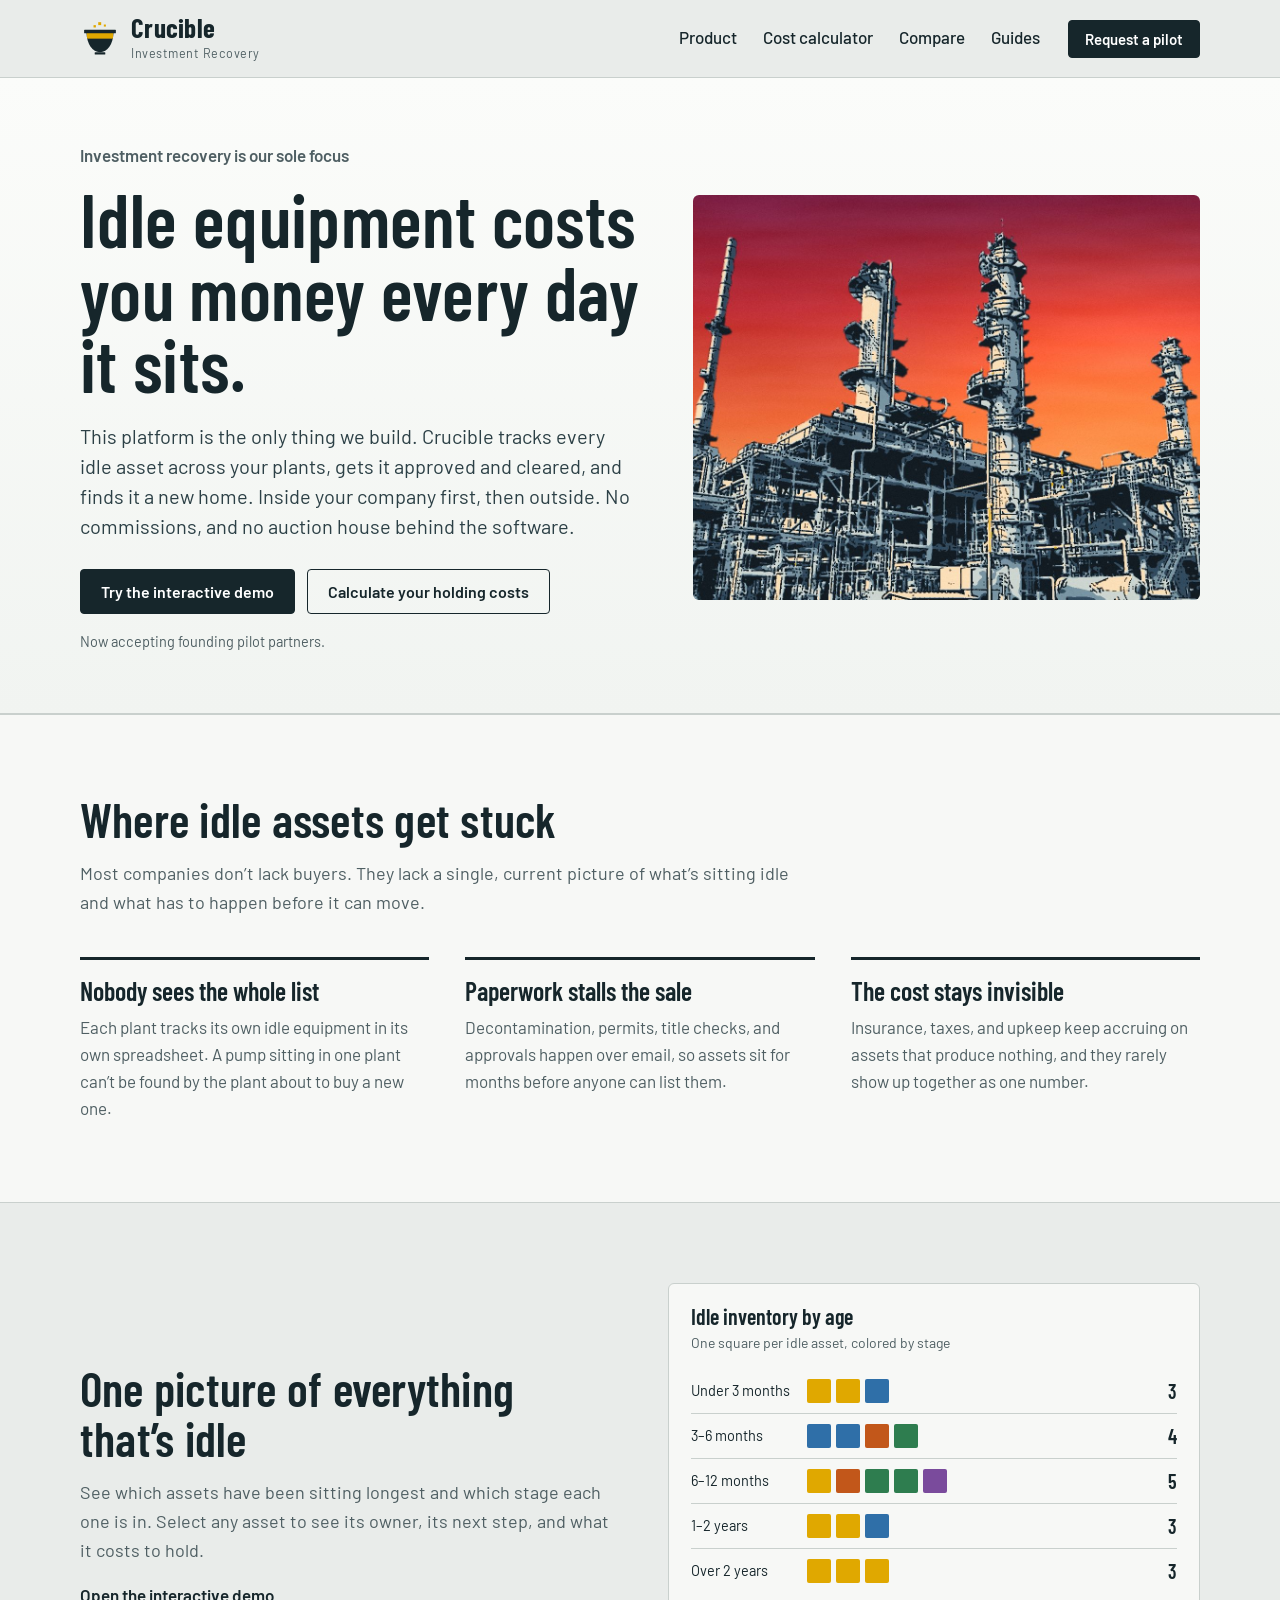
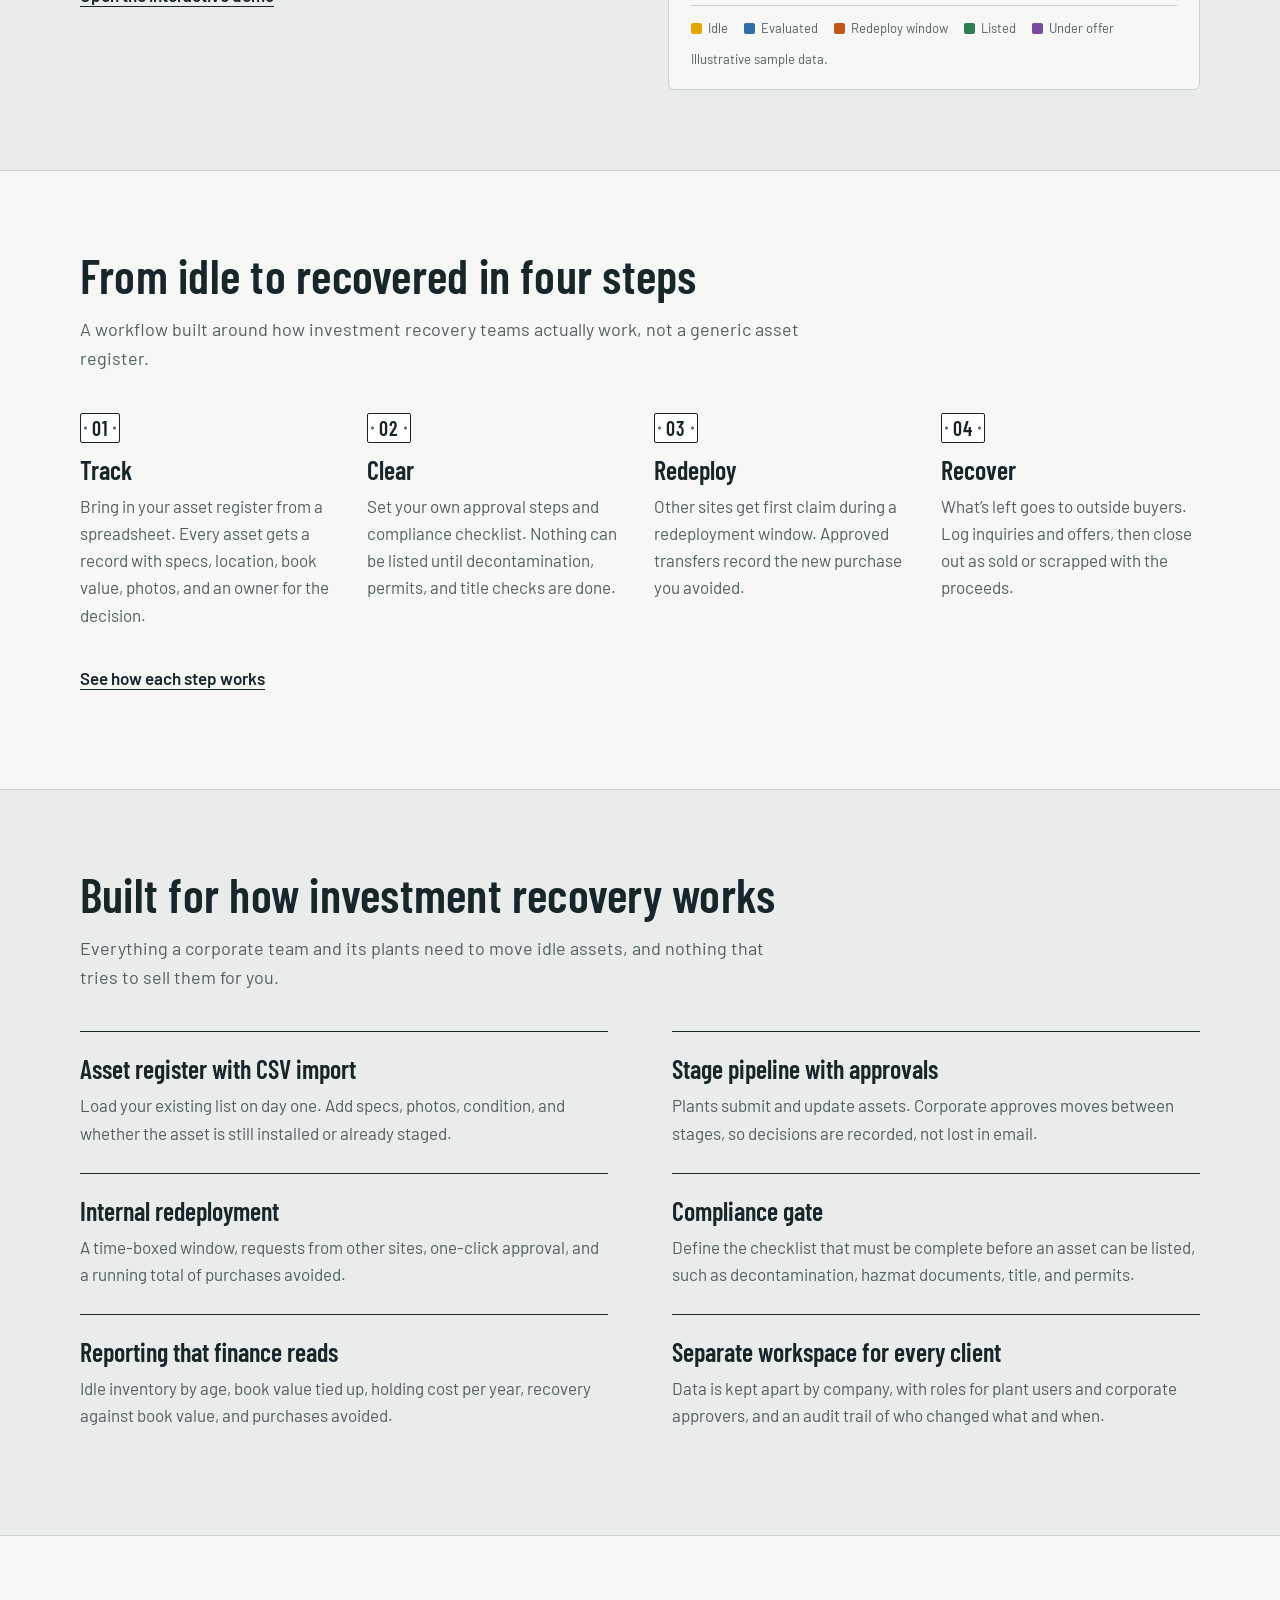
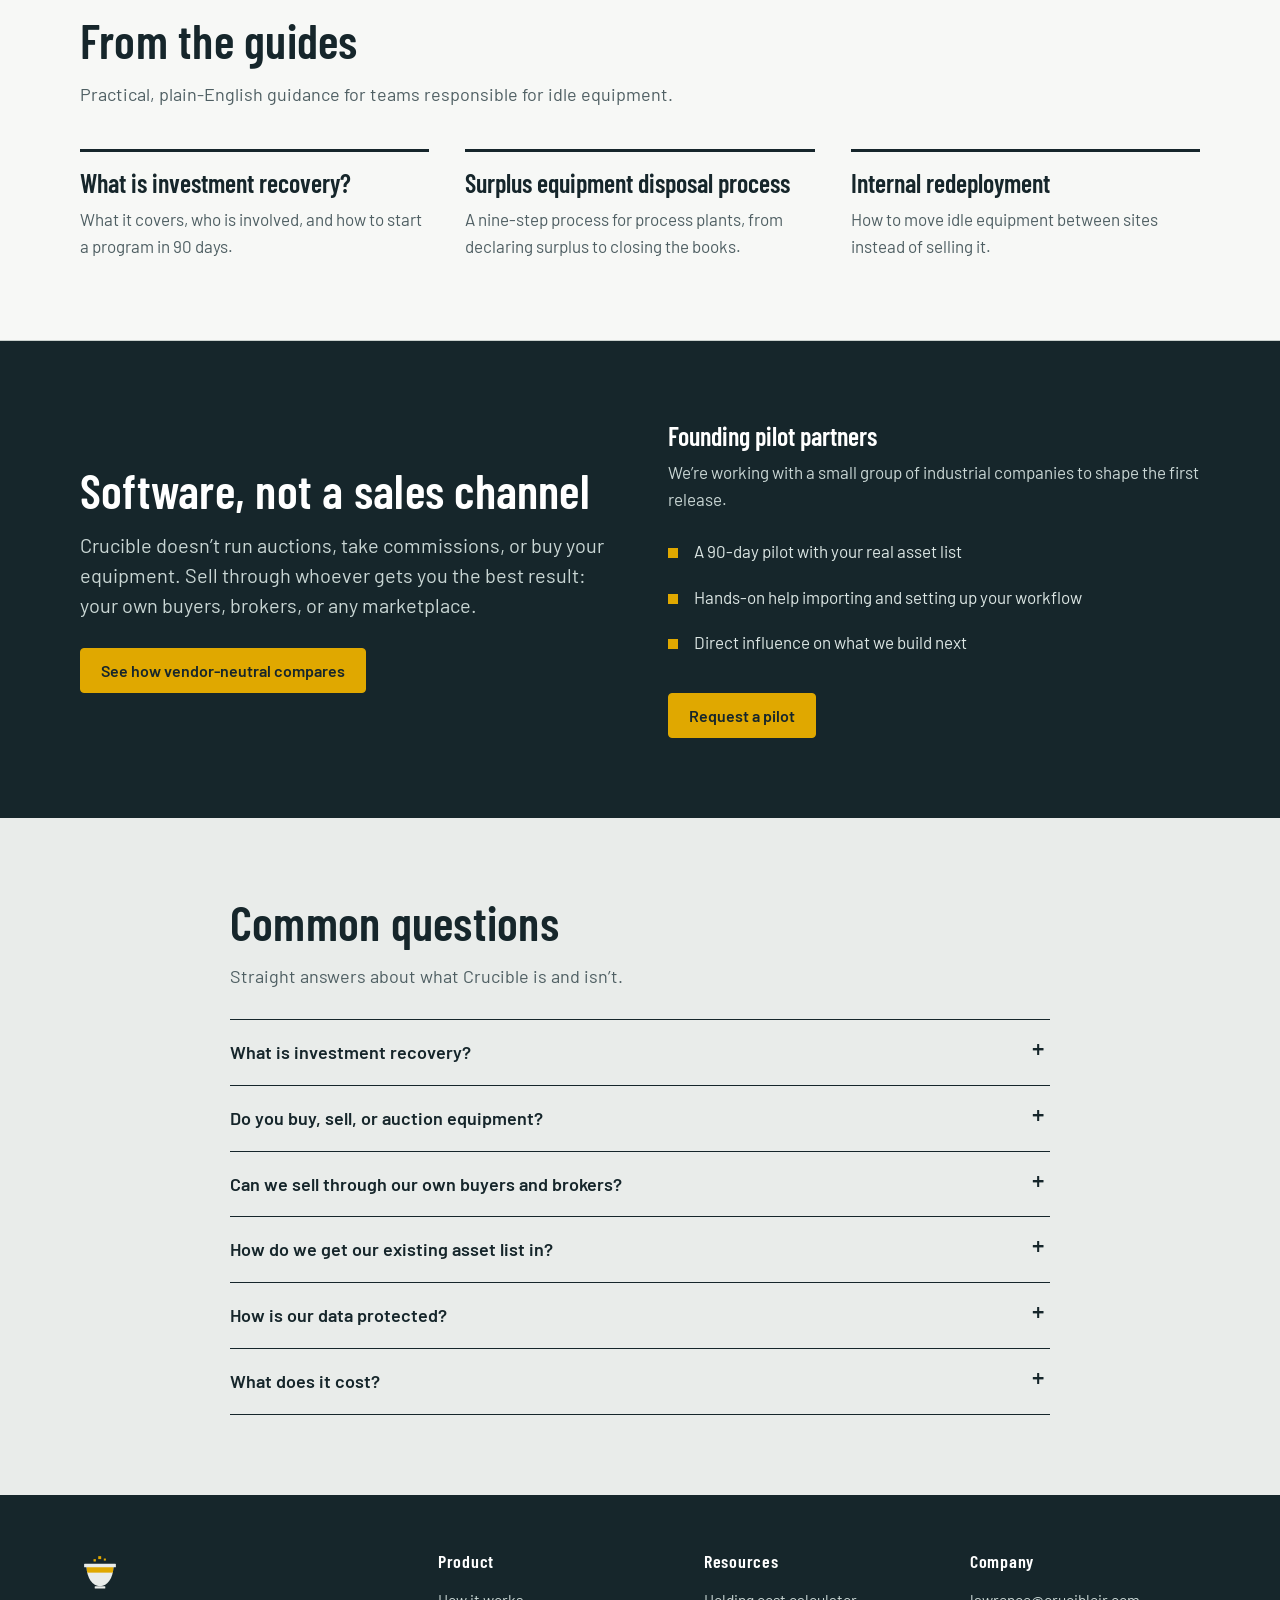
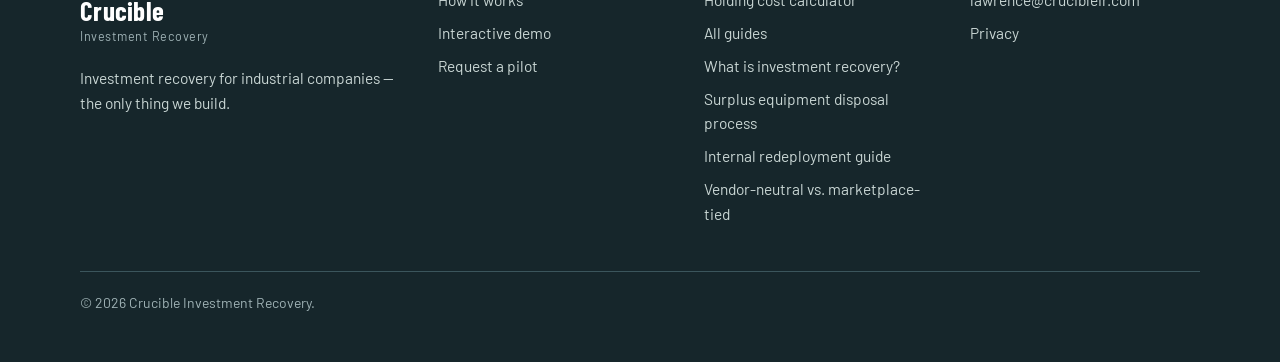
==== index.html @ 0326b514 "Add files via upload" ====
<!DOCTYPE html>
<html lang="en">
<head>
<meta charset="utf-8">
<meta name="viewport" content="width=device-width, initial-scale=1">
<title>Idle Asset Management Software | Crucible Investment Recovery</title>
<meta name="description" content="Investment recovery software for industrial companies. Track idle equipment, redeploy it between sites, and sell the rest. Try the interactive demo.">
<link rel="canonical" href="https://crucibleir.com/">
<meta name="theme-color" content="#16262B">
<meta property="og:type" content="website">
<meta property="og:site_name" content="Crucible Investment Recovery">
<meta property="og:title" content="Idle Asset Management Software | Crucible Investment Recovery">
<meta property="og:description" content="Investment recovery software for industrial companies. Track idle equipment, redeploy it between sites, and sell the rest. Try the interactive demo.">
<meta property="og:url" content="https://crucibleir.com/">
<meta property="og:image" content="https://crucibleir.com/img/og-image.png">
<meta property="og:image:alt" content="Crucible Investment Recovery: idle equipment costs money every day it sits.">
<meta name="twitter:card" content="summary_large_image">
<meta name="twitter:image" content="https://crucibleir.com/img/og-image.png">
<link rel="icon" href="favicon.svg" type="image/svg+xml">
<link rel="stylesheet" href="css/fonts.css">
<link rel="stylesheet" href="css/style.css">
<script type="application/ld+json">{"@context": "https://schema.org", "@graph": [{"@type": "Organization", "name": "Crucible Investment Recovery", "url": "https://crucibleir.com", "logo": "https://crucibleir.com/favicon.svg", "description": "Investment recovery software for industrial companies."}, {"@type": "WebSite", "name": "Crucible Investment Recovery", "url": "https://crucibleir.com"}, {"@type": "FAQPage", "mainEntity": [{"@type": "Question", "name": "What is investment recovery?", "acceptedAnswer": {"@type": "Answer", "text": "Investment recovery is the function inside an industrial company that finds the best use or sale for surplus, idle, or obsolete assets, instead of letting them sit or scrapping them by default. Some companies call it surplus asset management or asset recovery."}}, {"@type": "Question", "name": "Do you buy, sell, or auction equipment?", "acceptedAnswer": {"@type": "Answer", "text": "No. Crucible is software only. We don't run auctions, take commissions, or buy or resell equipment, so your choice of buyer is never influenced by us."}}, {"@type": "Question", "name": "Can we sell through our own buyers and brokers?", "acceptedAnswer": {"@type": "Answer", "text": "Yes. Crucible tracks the sale process, but it doesn't require you to sell through any particular channel. You can log inquiries and offers from any buyer."}}, {"@type": "Question", "name": "How do we get our existing asset list in?", "acceptedAnswer": {"@type": "Answer", "text": "Start with a CSV or Excel file. During a pilot we help you map your columns and load the list. Integrations with ERP systems such as SAP are planned, and pilot partners help decide which come first."}}, {"@type": "Question", "name": "How is our data protected?", "acceptedAnswer": {"@type": "Answer", "text": "Each client's data is kept in a separate workspace, and access is controlled by role. Your asset data is used only to run your account. It is never shared with buyers or used for any other business. Details on hosting and security are available to pilot partners on request."}}, {"@type": "Question", "name": "What does it cost?", "acceptedAnswer": {"@type": "Answer", "text": "Pricing will be a simple annual subscription per company. Pilot terms are discussed on a short call, and we'll be upfront about what a pilot includes before you commit to anything."}}]}]}</script>
</head>
<body>
<a class="skip" href="#main">Skip to content</a>
<header class="site"><div class="wrap bar">
<a class="brand" href="index.html" aria-label="Crucible Investment Recovery, home"><svg viewBox="-2 -2 68 60" aria-hidden="true" focusable="false"><defs><clipPath id="c1"><path d="M9 18C10 38 19 51 32 51C45 51 54 38 55 18Z"/></clipPath></defs><path d="M9 18C10 38 19 51 32 51C45 51 54 38 55 18Z" fill="#16262B"/><rect y="18" width="64" height="10" fill="#E0A800" clip-path="url(#c1)"/><rect x="5" y="13" width="54" height="6" rx="1" fill="#16262B"/><rect x="23" y="51" width="18" height="4" rx="1" fill="#16262B"/><rect x="21" y="5" width="4" height="4" fill="#E0A800"/><rect x="29" width="5" height="5" fill="#E0A800"/><rect x="38.5" y="4" width="3.5" height="3.5" fill="#E0A800"/></svg><span><b>Crucible</b><small>Investment Recovery</small></span></a>
<nav class="links" aria-label="Main"><a href="product.html">Product</a><a href="holding-cost-calculator.html">Cost calculator</a><a href="compare.html">Compare</a><a href="guides/index.html">Guides</a></nav>
<a class="btn primary sm hidem" href="demo-request.html">Request a pilot</a>
<details class="menu"><summary>Menu</summary><div><a href="product.html">Product</a><a href="holding-cost-calculator.html">Cost calculator</a><a href="compare.html">Compare</a><a href="guides/index.html">Guides</a><a href="demo-request.html"><b>Request a pilot</b></a></div></details>
</div></header>
<main id="main">

<section class="hero"><div class="wrap">
<div>
<p class="eyebrow">Investment recovery is our sole focus</p>
<h1>Idle equipment costs you money every day it sits.</h1>
<p class="lede">This platform is the only thing we build. Crucible tracks every idle asset across your plants, gets it approved and cleared, and finds it a new home. Inside your company first, then outside. No commissions, and no auction house behind the software.</p>
<div class="ctas"><a class="btn primary" href="demo/index.html">Try the interactive demo</a><a class="btn" href="holding-cost-calculator.html">Calculate your holding costs</a></div>
<p class="small">Now accepting founding pilot partners.</p>
</div>
<figure class="herofig"><img class="photo" src="img/plant-photo.jpg" alt="Poster-style artwork of a chemical plant, with four tall columns and a maze of platforms and piping against a red and orange sky" width="1400" height="856" decoding="async"></figure>
</div></section>

<section class="sec alt"><div class="wrap">
<h2>Where idle assets get stuck</h2>
<p class="sub">Most companies don&rsquo;t lack buyers. They lack a single, current picture of what&rsquo;s sitting idle and what has to happen before it can move.</p>
<div class="three">
<div><h3>Nobody sees the whole list</h3><p>Each plant tracks its own idle equipment in its own spreadsheet. A pump sitting in one plant can&rsquo;t be found by the plant about to buy a new one.</p></div>
<div><h3>Paperwork stalls the sale</h3><p>Decontamination, permits, title checks, and approvals happen over email, so assets sit for months before anyone can list them.</p></div>
<div><h3>The cost stays invisible</h3><p>Insurance, taxes, and upkeep keep accruing on assets that produce nothing, and they rarely show up together as one number.</p></div>
</div></div></section>

<section class="sec"><div class="wrap split">
<div><h2>One picture of everything that&rsquo;s idle</h2>
<p class="sub" style="margin-bottom:18px">See which assets have been sitting longest and which stage each one is in. Select any asset to see its owner, its next step, and what it costs to hold.</p>
<p style="margin:0"><a class="link" href="demo/index.html">Open the interactive demo</a></p></div>
<figure class="figure" aria-label="Sample chart of idle assets by age"><p class="ft">Idle inventory by age</p><p class="fs">One square per idle asset, colored by stage</p><div class="arow"><span>Under 3 months</span><div class="sqs"><span class="sq st-idle"></span><span class="sq st-idle"></span><span class="sq st-evaluated"></span></div><b>3</b></div><div class="arow"><span>3–6 months</span><div class="sqs"><span class="sq st-evaluated"></span><span class="sq st-evaluated"></span><span class="sq st-redeploy"></span><span class="sq st-listed"></span></div><b>4</b></div><div class="arow"><span>6–12 months</span><div class="sqs"><span class="sq st-idle"></span><span class="sq st-redeploy"></span><span class="sq st-listed"></span><span class="sq st-listed"></span><span class="sq st-offer"></span></div><b>5</b></div><div class="arow"><span>1–2 years</span><div class="sqs"><span class="sq st-idle"></span><span class="sq st-idle"></span><span class="sq st-evaluated"></span></div><b>3</b></div><div class="arow"><span>Over 2 years</span><div class="sqs"><span class="sq st-idle"></span><span class="sq st-idle"></span><span class="sq st-idle"></span></div><b>3</b></div><div class="legend"><span class="st-idle"><i></i>Idle</span><span class="st-evaluated"><i></i>Evaluated</span><span class="st-redeploy"><i></i>Redeploy window</span><span class="st-listed"><i></i>Listed</span><span class="st-offer"><i></i>Under offer</span></div><figcaption>Illustrative sample data.</figcaption></figure>
</div></section>

<section class="sec alt"><div class="wrap">
<h2>From idle to recovered in four steps</h2>
<p class="sub">A workflow built around how investment recovery teams actually work, not a generic asset register.</p>
<div class="four">
<div><span class="plate">01</span><h3>Track</h3><p>Bring in your asset register from a spreadsheet. Every asset gets a record with specs, location, book value, photos, and an owner for the decision.</p></div>
<div><span class="plate">02</span><h3>Clear</h3><p>Set your own approval steps and compliance checklist. Nothing can be listed until decontamination, permits, and title checks are done.</p></div>
<div><span class="plate">03</span><h3>Redeploy</h3><p>Other sites get first claim during a redeployment window. Approved transfers record the new purchase you avoided.</p></div>
<div><span class="plate">04</span><h3>Recover</h3><p>What&rsquo;s left goes to outside buyers. Log inquiries and offers, then close out as sold or scrapped with the proceeds.</p></div>
</div>
<p style="margin-top:36px"><a class="link" href="product.html">See how each step works</a></p>
</div></section>

<section class="sec"><div class="wrap">
<h2>Built for how investment recovery works</h2>
<p class="sub">Everything a corporate team and its plants need to move idle assets, and nothing that tries to sell them for you.</p>
<div class="feats">
<div class="feat"><h3>Asset register with CSV import</h3><p>Load your existing list on day one. Add specs, photos, condition, and whether the asset is still installed or already staged.</p></div>
<div class="feat"><h3>Stage pipeline with approvals</h3><p>Plants submit and update assets. Corporate approves moves between stages, so decisions are recorded, not lost in email.</p></div>
<div class="feat"><h3>Internal redeployment</h3><p>A time-boxed window, requests from other sites, one-click approval, and a running total of purchases avoided.</p></div>
<div class="feat"><h3>Compliance gate</h3><p>Define the checklist that must be complete before an asset can be listed, such as decontamination, hazmat documents, title, and permits.</p></div>
<div class="feat"><h3>Reporting that finance reads</h3><p>Idle inventory by age, book value tied up, holding cost per year, recovery against book value, and purchases avoided.</p></div>
<div class="feat"><h3>Separate workspace for every client</h3><p>Data is kept apart by company, with roles for plant users and corporate approvers, and an audit trail of who changed what and when.</p></div>
</div></div></section>

<section class="sec alt"><div class="wrap">
<h2>From the guides</h2>
<p class="sub">Practical, plain-English guidance for teams responsible for idle equipment.</p>
<div class="three">
<div><h3><a href="guides/what-is-investment-recovery.html">What is investment recovery?</a></h3><p>What it covers, who is involved, and how to start a program in 90 days.</p></div>
<div><h3><a href="guides/surplus-equipment-disposal-process.html">Surplus equipment disposal process</a></h3><p>A nine-step process for process plants, from declaring surplus to closing the books.</p></div>
<div><h3><a href="guides/internal-redeployment.html">Internal redeployment</a></h3><p>How to move idle equipment between sites instead of selling it.</p></div>
</div></div></section>

<section class="sec dark"><div class="wrap split">
<div><h2>Software, not a sales channel</h2>
<p class="lede">Crucible doesn&rsquo;t run auctions, take commissions, or buy your equipment. Sell through whoever gets you the best result: your own buyers, brokers, or any marketplace.</p>
<a class="btn yel" href="compare.html">See how vendor-neutral compares</a></div>
<div class="pilot"><h3 style="color:#fff">Founding pilot partners</h3>
<p style="color:#C9D6D4;margin:0 0 16px">We&rsquo;re working with a small group of industrial companies to shape the first release.</p>
<ul><li>A 90-day pilot with your real asset list</li><li>Hands-on help importing and setting up your workflow</li><li>Direct influence on what we build next</li></ul>
<a class="btn yel" href="demo-request.html">Request a pilot</a></div>
</div></section>

<section class="sec"><div class="wrap" style="max-width:820px">
<h2>Common questions</h2>
<p class="sub" style="margin-bottom:28px">Straight answers about what Crucible is and isn&rsquo;t.</p>
<details class="faq"><summary>What is investment recovery?</summary><p>Investment recovery is the function inside an industrial company that finds the best use or sale for surplus, idle, or obsolete assets, instead of letting them sit or scrapping them by default. Some companies call it surplus asset management or asset recovery.</p></details><details class="faq"><summary>Do you buy, sell, or auction equipment?</summary><p>No. Crucible is software only. We don&rsquo;t run auctions, take commissions, or buy or resell equipment, so your choice of buyer is never influenced by us.</p></details><details class="faq"><summary>Can we sell through our own buyers and brokers?</summary><p>Yes. Crucible tracks the sale process, but it doesn&rsquo;t require you to sell through any particular channel. You can log inquiries and offers from any buyer.</p></details><details class="faq"><summary>How do we get our existing asset list in?</summary><p>Start with a CSV or Excel file. During a pilot we help you map your columns and load the list. Integrations with ERP systems such as SAP are planned, and pilot partners help decide which come first.</p></details><details class="faq"><summary>How is our data protected?</summary><p>Each client&rsquo;s data is kept in a separate workspace, and access is controlled by role. Your asset data is used only to run your account. It is never shared with buyers or used for any other business. Details on hosting and security are available to pilot partners on request.</p></details><details class="faq"><summary>What does it cost?</summary><p>Pricing will be a simple annual subscription per company. Pilot terms are discussed on a short call, and we&rsquo;ll be upfront about what a pilot includes before you commit to anything.</p></details>
</div></section>

</main>
<footer class="site"><div class="wrap">
<div class="cols">
<div><a class="brand" href="index.html" aria-label="Crucible Investment Recovery, home"><svg viewBox="-2 -2 68 60" aria-hidden="true" focusable="false"><defs><clipPath id="c2"><path d="M9 18C10 38 19 51 32 51C45 51 54 38 55 18Z"/></clipPath></defs><path d="M9 18C10 38 19 51 32 51C45 51 54 38 55 18Z" fill="#E9ECEA"/><rect y="18" width="64" height="10" fill="#E0A800" clip-path="url(#c2)"/><rect x="5" y="13" width="54" height="6" rx="1" fill="#E9ECEA"/><rect x="23" y="51" width="18" height="4" rx="1" fill="#E9ECEA"/><rect x="21" y="5" width="4" height="4" fill="#E0A800"/><rect x="29" width="5" height="5" fill="#E0A800"/><rect x="38.5" y="4" width="3.5" height="3.5" fill="#E0A800"/></svg><span><b>Crucible</b><small>Investment Recovery</small></span></a><p style="max-width:26em;margin:16px 0 0">Investment recovery for industrial companies &mdash; the only thing we build.</p></div>
<div><h3>Product</h3><a href="product.html">How it works</a><a href="demo/index.html">Interactive demo</a><a href="demo-request.html">Request a pilot</a></div>
<div><h3>Resources</h3><a href="holding-cost-calculator.html">Holding cost calculator</a><a href="guides/index.html">All guides</a><a href="guides/what-is-investment-recovery.html">What is investment recovery?</a><a href="guides/surplus-equipment-disposal-process.html">Surplus equipment disposal process</a><a href="guides/internal-redeployment.html">Internal redeployment guide</a><a href="compare.html">Vendor-neutral vs. marketplace-tied</a></div>
<div><h3>Company</h3><a href="mailto:lawrence@crucibleir.com">lawrence@crucibleir.com</a><a href="privacy.html">Privacy</a></div>
</div>
<p class="fine">&copy; 2026 Crucible Investment Recovery.</p>
</div></footer>
<script src="js/site.js" defer></script>
</body>
</html>
---- css/fonts.css ----
@font-face{font-family:'Barlow';font-style:normal;font-weight:400;font-display:swap;src:url(../fonts/barlow-latin-400-normal.woff2) format('woff2')}
@font-face{font-family:'Barlow';font-style:normal;font-weight:500;font-display:swap;src:url(../fonts/barlow-latin-500-normal.woff2) format('woff2')}
@font-face{font-family:'Barlow';font-style:normal;font-weight:600;font-display:swap;src:url(../fonts/barlow-latin-600-normal.woff2) format('woff2')}
@font-face{font-family:'Barlow Condensed';font-style:normal;font-weight:500;font-display:swap;src:url(../fonts/barlow-condensed-latin-500-normal.woff2) format('woff2')}
@font-face{font-family:'Barlow Condensed';font-style:normal;font-weight:600;font-display:swap;src:url(../fonts/barlow-condensed-latin-600-normal.woff2) format('woff2')}
@font-face{font-family:'Barlow Condensed';font-style:normal;font-weight:700;font-display:swap;src:url(../fonts/barlow-condensed-latin-700-normal.woff2) format('woff2')}
---- css/style.css ----
:root{
  --ink:#16262B; --steel:#1D3036; --paper:#E9ECEA; --panel:#F7F8F6; --line:#C9D0CD; --muted:#4F5F63;
  --idle:#E0A800; --evaluated:#2F6FA8; --redeploy:#C2571A; --listed:#2E7D4F; --offer:#7A4B9C; --closed:#6B7477; --alert:#B3382C;
  --display:'Barlow Condensed','Arial Narrow',system-ui,sans-serif;
  --body:'Barlow',system-ui,-apple-system,'Segoe UI',sans-serif;
}
*{box-sizing:border-box}
html{scroll-behavior:smooth}
body{margin:0;font:17px/1.6 var(--body);color:var(--ink);background:var(--paper);-webkit-font-smoothing:antialiased}
img,svg{max-width:100%}
a{color:inherit}
button,input,select,textarea{font:inherit;color:inherit}
:focus-visible{outline:3px solid var(--evaluated);outline-offset:2px}
.skip{position:absolute;left:-999px;top:8px;background:var(--ink);color:#fff;padding:8px 14px;z-index:100;border-radius:4px}
.skip:focus{left:8px}
.wrap{width:min(1120px,100% - 48px);margin:0 auto}
.st-idle{--c:var(--idle)}.st-evaluated{--c:var(--evaluated)}.st-redeploy{--c:var(--redeploy)}.st-listed{--c:var(--listed)}.st-offer{--c:var(--offer)}.st-closed{--c:var(--closed)}

/* header */
header.site{background:var(--paper);border-bottom:1px solid var(--line);position:relative;z-index:10}
.bar{display:flex;align-items:center;gap:28px;padding:14px 0}
.brand{display:flex;align-items:center;gap:11px;text-decoration:none}
.brand svg{width:40px;height:auto;flex:none}
.brand b{display:block;font:700 27px/1 var(--display);letter-spacing:.01em}
.brand small{display:block;font-size:12.5px;color:var(--muted);letter-spacing:.04em;margin-top:2px}
.links{display:flex;gap:26px;margin-left:auto}
.links a{text-decoration:none;font-weight:500;padding:6px 0;border-bottom:2px solid transparent}
.links a:hover,.links a[aria-current]{border-bottom-color:var(--idle)}
.menu{display:none;margin-left:auto}
.menu summary{list-style:none;cursor:pointer;font-weight:600;border:1.5px solid var(--ink);padding:7px 14px;border-radius:4px}
.menu summary::-webkit-details-marker{display:none}
.menu div{position:absolute;right:24px;top:calc(100% - 6px);background:var(--panel);border:1px solid var(--line);border-radius:6px;padding:8px;display:grid;min-width:220px;box-shadow:0 12px 28px rgba(0,0,0,.14)}
.menu div a{padding:11px 12px;text-decoration:none;font-weight:500}
.menu div a:hover{background:#E4E9E6}

/* buttons */
.btn{display:inline-block;padding:12px 20px;border:1.5px solid var(--ink);border-radius:4px;font-weight:600;text-decoration:none;background:transparent;cursor:pointer;font-size:16px;line-height:1.2}
.btn:hover{background:#DCE2DF}
.btn.primary{background:var(--ink);color:#fff}
.btn.primary:hover{background:#0C1A1E}
.btn.yel{background:var(--idle);border-color:var(--idle);color:var(--ink)}
.btn.yel:hover{background:#F0B800;border-color:#F0B800}
.btn.ghost{border-color:#9FB2B5;color:#fff}
.btn.ghost:hover{background:rgba(255,255,255,.1)}
.btn.sm{padding:9px 16px;font-size:15px}
.dark :focus-visible{outline-color:var(--idle)}

/* type */
h1{font:600 clamp(42px,6.4vw,74px)/.98 var(--display);letter-spacing:.005em;margin:0 0 20px}
h2{font:600 clamp(32px,4.2vw,48px)/1.04 var(--display);letter-spacing:.005em;margin:0 0 14px}
h3{font:600 26px/1.15 var(--display);margin:0 0 8px}
.eyebrow{font-weight:600;color:var(--muted);margin:0 0 14px}
.lede{font-size:20px;line-height:1.5;color:#2C4046;margin:0 0 28px;max-width:34em}
.sub{max-width:40em;color:var(--muted);font-size:18px;margin:0 0 40px}
.dark .sub,.dark .lede{color:#C9D6D4}
.muted{color:var(--muted)}
.small{font-size:14.5px;color:var(--muted)}

/* sections */
.sec{padding:80px 0}
.sec.alt{background:var(--panel);border-block:1px solid var(--line)}
.sec.dark{background:var(--ink);color:#fff}
.hero{padding:64px 0 60px;background:linear-gradient(180deg,#FBFCFA 0%,#F1F4F1 100%);border-bottom:1px solid var(--line)}
.hero .wrap{display:grid;grid-template-columns:1.05fr .95fr;gap:52px;align-items:center}
.ctas{display:flex;gap:12px;flex-wrap:wrap}
.hero .small{margin:16px 0 0}

/* unit chart */
.figure{margin:0;background:var(--panel);border:1px solid var(--line);border-radius:6px;padding:20px 22px}
.figure h2,.figure .ft{font:600 22px/1.1 var(--display);margin:0 0 4px}
.figure .fs{margin:0 0 14px;font-size:14px;color:var(--muted)}
.arow{display:grid;grid-template-columns:104px 1fr 28px;gap:12px;align-items:center;padding:10px 0;border-top:1px solid var(--line);font-size:14.5px}
.arow:first-of-type{border-top:0}
.arow b{font:600 20px/1 var(--display);text-align:right}
.sqs{display:flex;flex-wrap:wrap;gap:5px}
.sq{width:24px;height:24px;border-radius:2px;background:var(--c)}
.legend{display:flex;gap:6px 16px;flex-wrap:wrap;margin-top:12px;padding-top:12px;border-top:1px solid var(--line);font-size:13px;color:var(--muted)}
.legend i{display:inline-block;width:11px;height:11px;border-radius:2px;background:var(--c);margin-right:6px;vertical-align:-1px}
.figure figcaption{margin-top:10px;font-size:13px;color:var(--muted)}

/* grids */
.three{display:grid;grid-template-columns:repeat(3,1fr);gap:36px}
.three>div{border-top:3px solid var(--ink);padding-top:16px}
.three p{margin:0;color:var(--muted)}
.three h3 a{text-decoration:none}
.three h3 a:hover{text-decoration:underline}
.four{display:grid;grid-template-columns:repeat(4,1fr);gap:28px}
.plate{position:relative;display:inline-flex;align-items:center;font:600 15px/1.2 var(--display);letter-spacing:.05em;padding:2px 11px;border:1.5px solid var(--ink);border-radius:2px;background:#fff;white-space:nowrap;color:var(--ink)}
.plate::before,.plate::after{content:'';position:absolute;top:50%;width:3px;height:3px;border-radius:50%;background:var(--muted);transform:translateY(-50%)}
.plate::before{left:3px}.plate::after{right:3px}
.four .plate{font-size:20px;margin-bottom:12px}
.four p{margin:0;color:var(--muted)}
.feats{display:grid;grid-template-columns:repeat(2,1fr);gap:0 64px}
.feat{padding:22px 0 26px;border-top:1.5px solid var(--ink)}
.feat p{margin:0;color:var(--muted)}
.split{display:grid;grid-template-columns:1fr 1fr;gap:56px;align-items:center}
.split.rev>:first-child{order:2}
.pilot ul{margin:0 0 28px;padding:0;list-style:none}
.pilot li{padding:9px 0 9px 26px;position:relative;color:#DCE6E4}
.pilot li::before{content:'';position:absolute;left:0;top:19px;width:10px;height:10px;background:var(--idle)}
.link{font-weight:600;text-underline-offset:4px}

/* faq */
.faq{border-top:1.5px solid var(--ink)}
.faq:last-of-type{border-bottom:1.5px solid var(--ink)}
.faq summary{cursor:pointer;list-style:none;padding:18px 40px 18px 0;font-weight:600;font-size:18px;position:relative}
.faq summary::-webkit-details-marker{display:none}
.faq summary::after{content:'+';position:absolute;right:6px;top:14px;font:500 28px/1 var(--display)}
.faq[open] summary::after{content:'−'}
.faq p{margin:0 0 20px;max-width:46em;color:var(--muted)}

/* mocks */
.mock{background:var(--panel);border:1px solid var(--line);border-radius:6px;padding:20px;font-size:15px}
.mock .mh{display:flex;justify-content:space-between;align-items:center;gap:10px;margin-bottom:12px}
.mock h4{font:600 20px/1.2 var(--display);margin:0 0 2px}
.mock .mm{color:var(--muted);font-size:13.5px}
ol.mstep{list-style:none;display:grid;grid-template-columns:repeat(6,1fr);gap:4px;margin:14px 0 0;padding:0}
ol.mstep li{border-top:5px solid #D3D9D6;padding-top:6px;font-size:11.5px;line-height:1.25;color:var(--muted)}
ol.mstep li.done{border-top-color:var(--ink)}
ol.mstep li.now{border-top-color:var(--c);color:var(--ink);font-weight:600}
.mnote{padding:10px 12px;border-left:4px solid;border-radius:0 4px 4px 0;font-size:14px;margin:0 0 10px}
.mnote.warn{border-color:var(--alert);background:#F5E3E0}
.mnote.ok{border-color:var(--listed);background:#E0EEE5}
.mchk{display:flex;gap:10px;align-items:center;padding:10px 2px;border-bottom:1px solid var(--line)}
.mchk:last-child{border-bottom:0}
.box{width:18px;height:18px;border:1.5px solid var(--ink);border-radius:3px;flex:none;background:#fff;display:grid;place-items:center;font-size:13px;line-height:1}
.box.on{background:var(--ink);color:#fff}
.req{border:1px solid var(--line);border-radius:4px;background:#fff;padding:13px 15px}
.req .rh{display:flex;justify-content:space-between;font-weight:600}
.req .pend{color:var(--redeploy)}
.req .rm{color:var(--muted);font-size:13.5px;margin:3px 0 8px}
.mbtn{display:inline-block;padding:6px 12px;border:1.5px solid var(--ink);border-radius:4px;font-weight:600;font-size:13px;margin-right:8px}
.mbtn.p{background:var(--ink);color:#fff}
.mstats{display:grid;grid-template-columns:repeat(2,1fr);gap:1px;background:var(--line);border:1px solid var(--line);border-radius:4px;overflow:hidden}
.mstats>div{background:#fff;padding:12px 14px}
.mstats b{display:block;font:600 32px/1.05 var(--display)}
.mstats span{font-size:13px;color:var(--muted)}
.pill{display:inline-flex;align-items:center;gap:7px;font-weight:600;font-size:13.5px;white-space:nowrap}
.pill::before{content:'';width:10px;height:10px;border-radius:50%;background:var(--c)}

/* tables */
.tw{overflow-x:auto;border:1px solid var(--line);border-radius:6px;background:var(--panel)}
table{width:100%;border-collapse:collapse;min-width:620px}
th{text-align:left;font-weight:600;padding:14px 18px;border-bottom:1.5px solid var(--ink);vertical-align:bottom}
td{padding:14px 18px;border-bottom:1px solid var(--line);vertical-align:top}
tr:last-child td{border-bottom:0}
td:first-child{font-weight:600;width:22%}
.tw.num td:not(:first-child),.tw.num th:not(:first-child){text-align:right}

/* article */
.article{max-width:720px}
.article h1{font-size:clamp(38px,5.4vw,58px)}
.article h2{font-size:clamp(28px,3.4vw,36px);margin:52px 0 12px}
.article p,.article li{font-size:18px;line-height:1.7}
.article ul,.article ol{padding-left:22px}
.article li{margin:6px 0}
.article .meta{color:var(--muted);font-size:15px;margin:0 0 32px}
.callout{border-left:6px solid var(--idle);background:var(--panel);padding:18px 22px;margin:28px 0;border-radius:0 6px 6px 0}
.callout p{margin:0}
.crumbs{font-size:14.5px;color:var(--muted);margin:0 0 22px}
.cta-box{background:var(--ink);color:#fff;border-radius:6px;padding:28px 30px;margin:52px 0 0;border-left:8px solid var(--idle)}
.cta-box h2{color:#fff;margin:0 0 8px;font-size:32px}
.cta-box p{color:#C9D6D4;font-size:17px;margin:0 0 18px}

/* tool + forms */
.tool{display:grid;grid-template-columns:1fr 1fr;gap:28px;align-items:start}
.panel{background:var(--panel);border:1px solid var(--line);border-radius:6px;padding:26px}
label{display:block;font-weight:600;margin-bottom:18px}
label small{display:block;font-weight:400;color:var(--muted);font-size:14px;margin-top:2px}
input[type=number],input[type=text],input[type=email],select,textarea{display:block;width:100%;margin-top:6px;padding:11px 12px;border:1px solid #AAB4B1;background:#fff;border-radius:4px;font-weight:400}
input[type=range]{width:100%;margin-top:10px;accent-color:var(--ink)}
textarea{min-height:110px;resize:vertical}
.results{background:var(--ink);color:#fff;border-radius:6px;padding:26px;border-left:8px solid var(--idle)}
.results .big{font:600 clamp(44px,6vw,64px)/1 var(--display);margin:4px 0 2px}
.results .lbl{color:#9FB2B5;font-size:14.5px}
.results dl{display:grid;grid-template-columns:1fr 1fr;gap:18px 20px;margin:22px 0 0;padding-top:20px;border-top:1px solid #3B555C}
.results dt{color:#9FB2B5;font-size:13.5px}
.results dd{margin:0;font:600 28px/1.1 var(--display)}
.results .save{margin-top:22px;padding:14px 16px;background:rgba(255,255,255,.08);border-radius:4px}
.results .save b{font:600 26px/1.1 var(--display);color:var(--idle)}
.results .btn{margin-top:20px}
.row2{display:grid;grid-template-columns:1fr 1fr;gap:0 18px}
.ok-msg{margin-top:16px;padding:12px 14px;border-left:4px solid var(--listed);background:#E0EEE5;border-radius:0 4px 4px 0;font-size:15.5px}

/* footer */
footer.site{background:var(--ink);color:#C9D6D4;padding:56px 0 34px;font-size:15.5px}
footer.site .cols{display:grid;grid-template-columns:1.4fr 1fr 1fr 1fr;gap:36px}
footer.site .brand b{color:#fff}
footer.site .brand small{color:#9FB2B5}
footer.site h3{font:600 18px/1.2 var(--display);color:#fff;letter-spacing:.04em;margin:0 0 12px}
footer.site a{text-decoration:none;display:block;padding:4px 0}
footer.site a:hover{color:#fff;text-decoration:underline}
footer.site .fine{margin-top:40px;padding-top:20px;border-top:1px solid #3B555C;font-size:14px;color:#9FB2B5}
footer.site :focus-visible{outline-color:var(--idle)}

/* images */
.herofig{margin:0}
.herofig img{display:block;width:100%;height:auto;aspect-ratio:5/4;object-fit:cover;object-position:50% 50%;border-radius:6px}
.pano{padding:0 0 76px}
.pano figure{margin:0}
.pano img{display:block;width:100%;height:auto}

.pano figcaption,.fig figcaption{margin-top:12px;color:var(--muted);font-size:15px}
.fig{margin:30px 0}
.fig img{display:block;width:100%;height:auto;border:1px solid var(--line);border-radius:6px}

@media (max-width:920px){
  .links,.hidem{display:none}.menu{display:block}
  .hero .wrap,.split,.tool{grid-template-columns:1fr}
  .herofig img{aspect-ratio:16/10}
  .split.rev>:first-child{order:0}
  .three,.four{grid-template-columns:1fr 1fr}
  .feats{grid-template-columns:1fr}
  footer.site .cols{grid-template-columns:1fr 1fr}
}
@media (max-width:600px){
  body{font-size:16.5px}
  .sec{padding:56px 0}.hero{padding:40px 0 44px}
  .three,.four,.row2{grid-template-columns:1fr}
  .arow{grid-template-columns:88px 1fr 24px}
  footer.site .cols{grid-template-columns:1fr}
}
@media (prefers-reduced-motion:reduce){html{scroll-behavior:auto}}
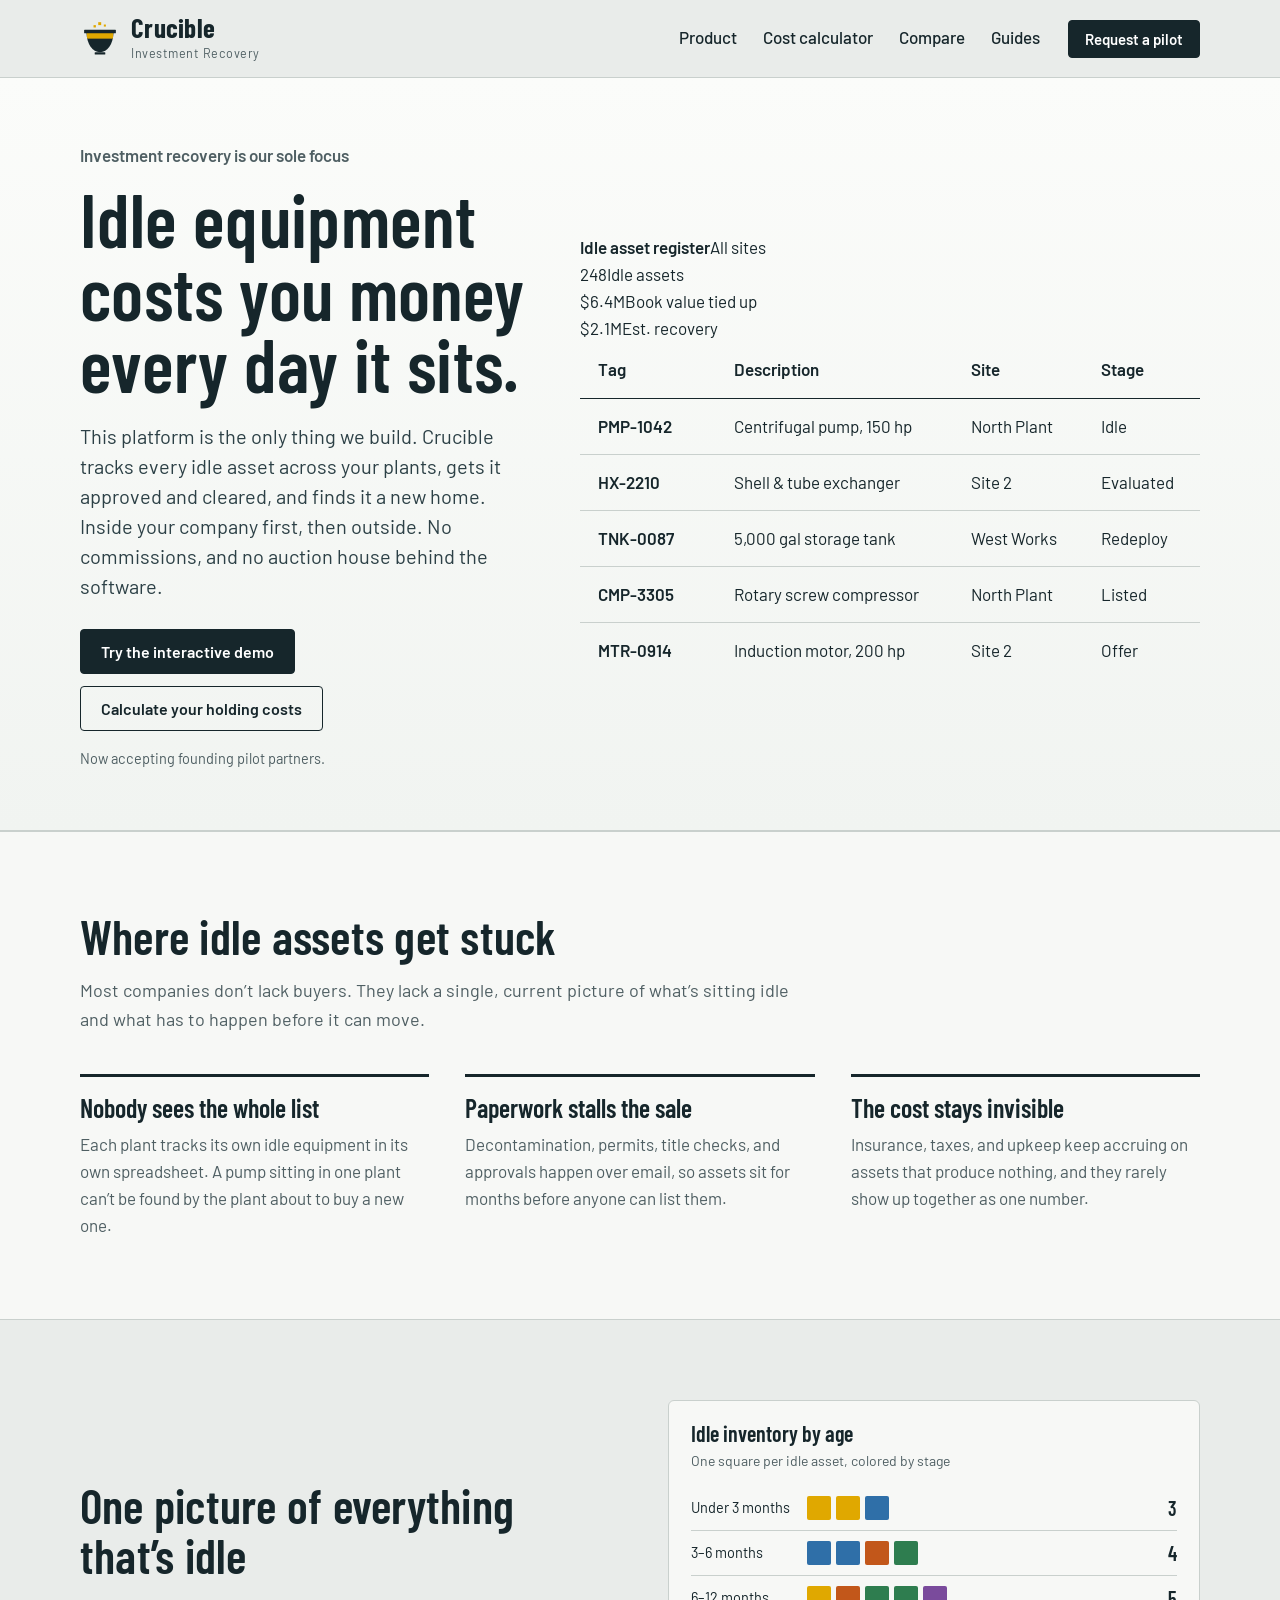
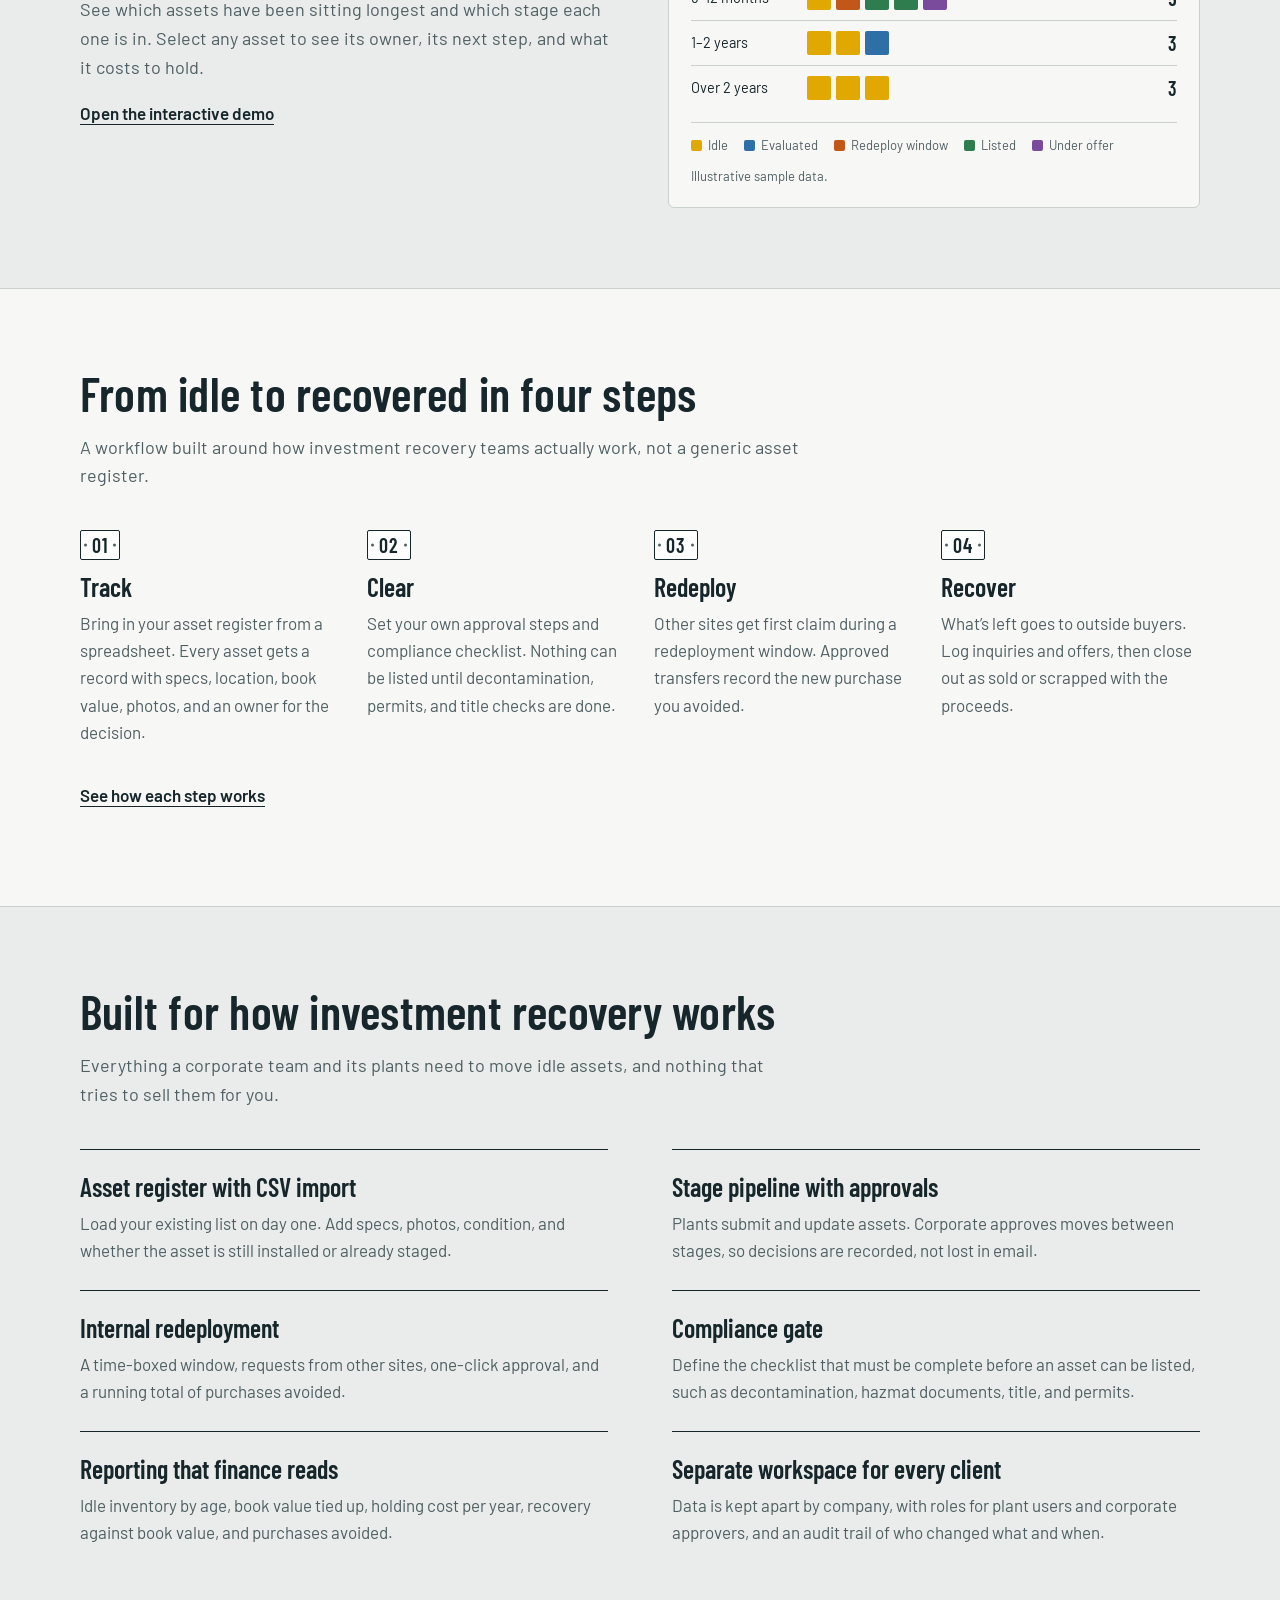
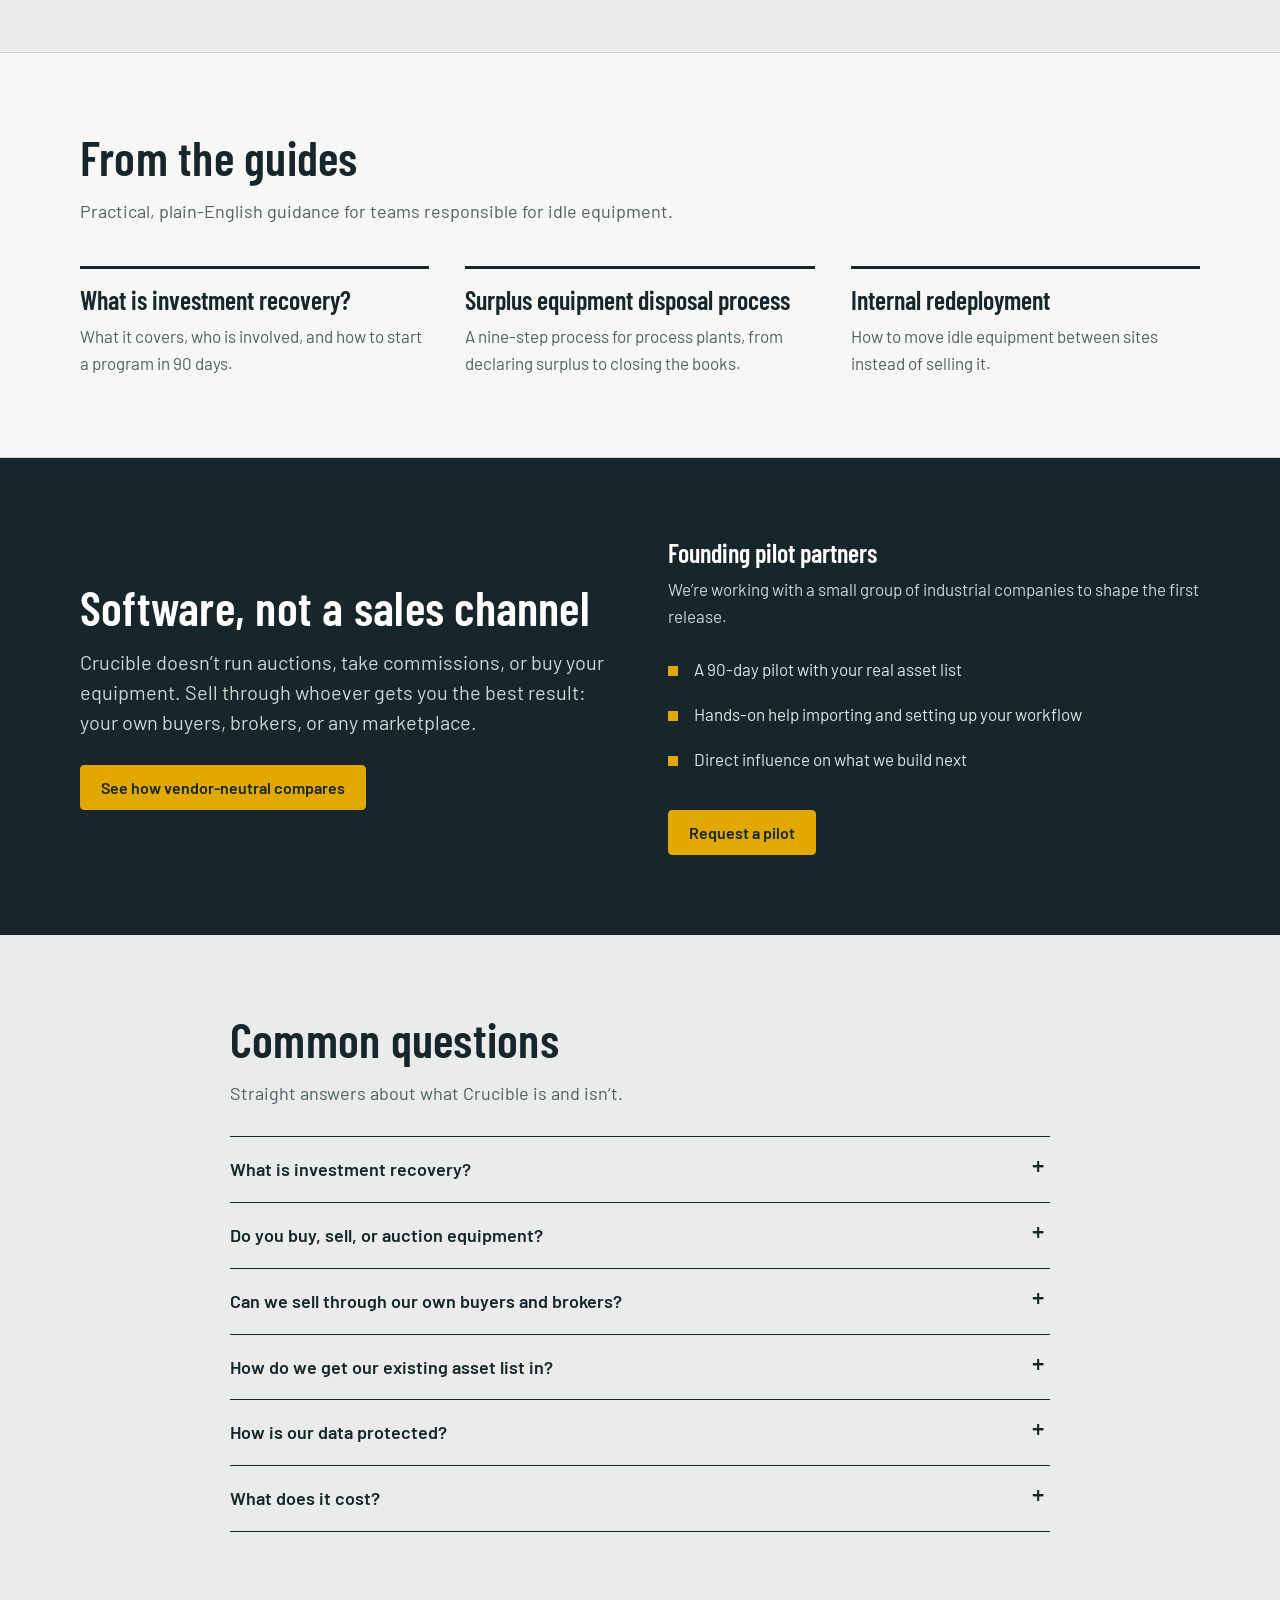
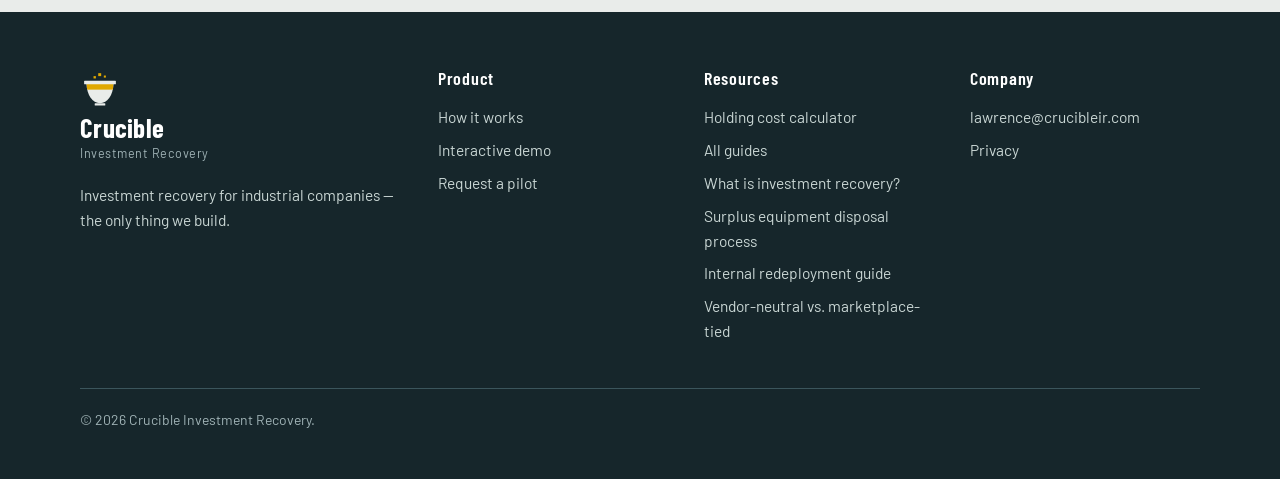
==== commit 87170bb7: "Add files via upload" ====
--- a/index.html
+++ b/index.html
@@ -39,7 +39,26 @@
 <div class="ctas"><a class="btn primary" href="demo/index.html">Try the interactive demo</a><a class="btn" href="holding-cost-calculator.html">Calculate your holding costs</a></div>
 <p class="small">Now accepting founding pilot partners.</p>
 </div>
-<figure class="herofig"><img class="photo" src="img/plant-photo.jpg" alt="Poster-style artwork of a chemical plant, with four tall columns and a maze of platforms and piping against a red and orange sky" width="1400" height="856" decoding="async"></figure>
+<figure class="herofig" role="img" aria-label="A view of the Crucible asset register: 248 idle assets worth $6.4 million in book value with $2.1 million estimated recovery, above a table of equipment showing each item's tag, description, site and stage, from idle through evaluated, redeploy, listed and offer.">
+  <div class="regcard" aria-hidden="true">
+    <div class="rc-top"><b>Idle asset register</b><span>All sites</span></div>
+    <div class="rc-stats">
+      <div class="rc-stat"><span class="n">248</span><span class="l">Idle assets</span></div>
+      <div class="rc-stat"><span class="n">$6.4M</span><span class="l">Book value tied up</span></div>
+      <div class="rc-stat"><span class="n">$2.1M</span><span class="l">Est. recovery</span></div>
+    </div>
+    <table class="rc-table">
+      <thead><tr><th>Tag</th><th class="rc-desc">Description</th><th class="rc-site">Site</th><th>Stage</th></tr></thead>
+      <tbody>
+        <tr><td class="rc-tag">PMP-1042</td><td class="rc-desc">Centrifugal pump, 150 hp</td><td class="rc-site">North Plant</td><td><span class="rc-pill idle">Idle</span></td></tr>
+        <tr><td class="rc-tag">HX-2210</td><td class="rc-desc">Shell &amp; tube exchanger</td><td class="rc-site">Site 2</td><td><span class="rc-pill evaluated">Evaluated</span></td></tr>
+        <tr><td class="rc-tag">TNK-0087</td><td class="rc-desc">5,000 gal storage tank</td><td class="rc-site">West Works</td><td><span class="rc-pill redeploy">Redeploy</span></td></tr>
+        <tr><td class="rc-tag">CMP-3305</td><td class="rc-desc">Rotary screw compressor</td><td class="rc-site">North Plant</td><td><span class="rc-pill listed">Listed</span></td></tr>
+        <tr><td class="rc-tag">MTR-0914</td><td class="rc-desc">Induction motor, 200 hp</td><td class="rc-site">Site 2</td><td><span class="rc-pill offer">Offer</span></td></tr>
+      </tbody>
+    </table>
+  </div>
+</figure>
 </div></section>
 
 <section class="sec alt"><div class="wrap">
